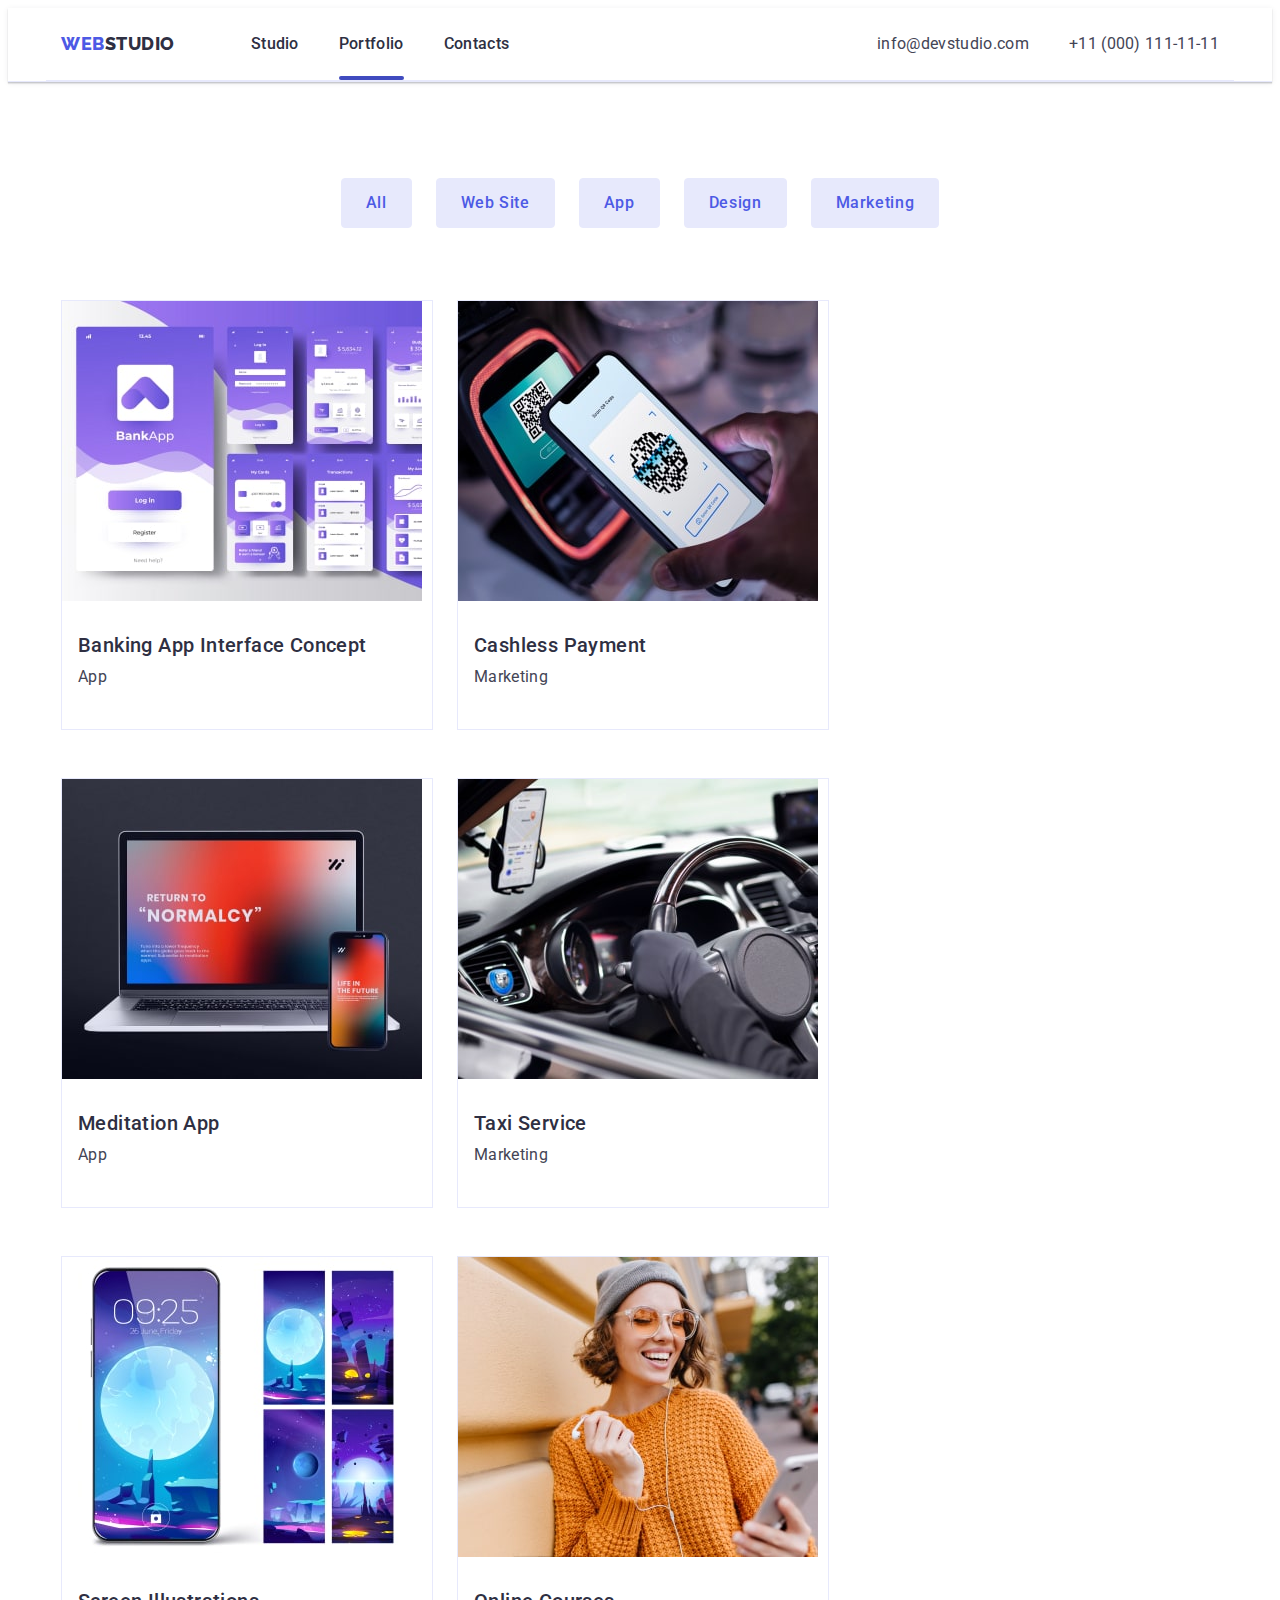
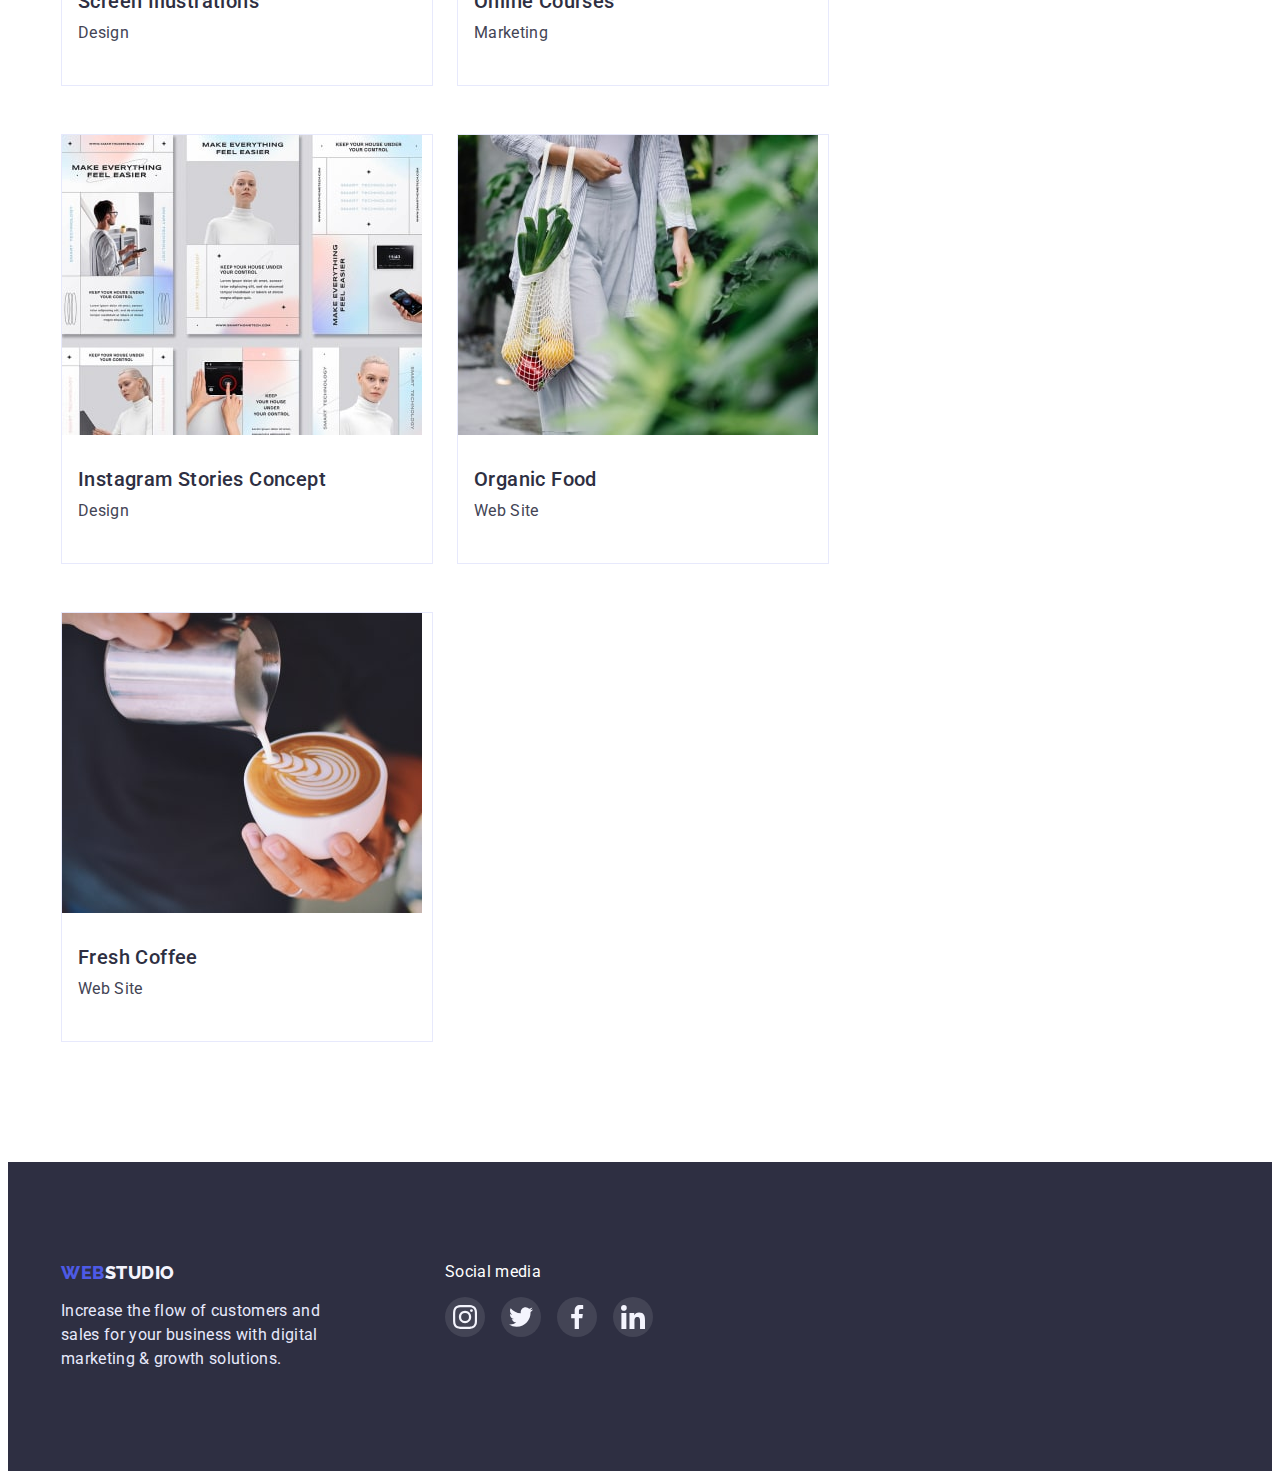
==== portfolio.html @ d6e35cd9 "Initial commit" ====
<!DOCTYPE html>
<html lang="en">
  <head>
    <meta charset="UTF-8" />
    <meta http-equiv="X-UA-Compatible" content="IE=edge" />
    <meta name="viewport" content="width=device-width, initial-scale=1.0" />
    <title>Webstudio</title>
    <link rel="preconnect" href="https://fonts.googleapis.com" />
    <link rel="preconnect" href="https://fonts.gstatic.com" crossorigin />
    <link
      href="https://fonts.googleapis.com/css2?family=Raleway:wght@800&family=Roboto:wght@400;500;700;900&display=swap"
      rel="stylesheet"
    />
    <link
      rel="stylesheet"
      href="https://cdnjs.cloudflare.com/ajax/libs/modern-normalize/1.1.0/modern-normalize.min.css"
      integrity="sha512-wpPYUAdjBVSE4KJnH1VR1HeZfpl1ub8YT/NKx4PuQ5NmX2tKuGu6U/JRp5y+Y8XG2tV+wKQpNHVUX03MfMFn9Q=="
      crossorigin="anonymous"
      referrerpolicy="no-referrer"
    />
    <link rel="stylesheet" href="./css/styles.css" />
  </head>

  <body>
    <header class="header">
      <div class="container header-container">
        <nav class="header-nav">
          <a class="header-logo link" href="./index.html"
            >Web<span class="accent">Studio</span></a
          >
          <ul class="header-list list">
            <li class="header-item">
              <a class="link" href="./index.html">Studio</a>
            </li>

            <li class="header-item">
              <a class="link current" href="">Portfolio</a>
            </li>

            <li class="header-item">
              <a class="link" href="">Contacts</a>
            </li>
          </ul>
        </nav>

        <address class="address">
          <ul class="address-list list">
            <li class="address-item">
              <a class="address-text link" href="mailto:info@devstudio.com"
                >info@devstudio.com</a
              >
            </li>

            <li>
              <a class="address-text link" href="tel:+110001111111"
                >+11 (000) 111-11-11</a
              >
            </li>
          </ul>
        </address>
      </div>
    </header>

    <main>
      <section class="portfolio">
        <div class="container pictures-container">
          <h1 class="portfolio-title">Portfolio</h1>
          <ul class="button button-list">
            <li><button class="btn" type="button">All</button></li>
            <li><button class="btn" type="button">Web Site</button></li>
            <li><button class="btn" type="button">App</button></li>
            <li><button class="btn" type="button">Design</button></li>
            <li><button class="btn" type="button">Marketing</button></li>
          </ul>

          <ul class="pictures list">
            <li class="pictures-list" tabindex="0">
              <a class="link" href="">
                <div class="pictures-overley">
                  <img
                    src="./images/img-card-min.jpg"
                    alt="photo card"
                    width="360"
                    height="300"
                  />
                  <p class="pictures-overley-text">
                    14 Stylish and User-Friendly App Design Concepts · Task
                    Manager App · Calorie Tracker App · Exotic Fruit Ecommerce
                    App · Cloud Storage App
                  </p>
                </div>
                <div class="pictures-conteint">
                  <h2 class="pictures-item">Banking App Interface Concept</h2>
                  <p class="pictures-text">App</p>
                </div>
              </a>
            </li>
            <li class="pictures-list" tabindex="0">
              <a class="link" href="">
                <div class="pictures-overley">
                  <img
                    src="./images/img-mobil-min.jpg"
                    alt="photo mobil"
                    width="360"
                    height="300"
                  />
                  <p class="pictures-overley-text">
                    14 Stylish and User-Friendly App Design Concepts · Task
                    Manager App · Calorie Tracker App · Exotic Fruit Ecommerce
                    App · Cloud Storage App
                  </p>
                </div>
                <div class="pictures-conteint">
                  <h2 class="pictures-item">Cashless Payment</h2>
                  <p class="pictures-text">Marketing</p>
                </div></a
              >
            </li>
            <li class="pictures-list" tabindex="0">
              <a class="link" href="">
                <div class="pictures-overley">
                  <img
                    src="./images/img-laptop-min.jpg"
                    alt="photo laptop"
                    width="360"
                    height="300"
                  />
                  <p class="pictures-overley-text">
                    14 Stylish and User-Friendly App Design Concepts · Task
                    Manager App · Calorie Tracker App · Exotic Fruit Ecommerce
                    App · Cloud Storage App
                  </p>
                </div>
                <div class="pictures-conteint">
                  <h2 class="pictures-item">Meditation App</h2>
                  <p class="pictures-text">App</p>
                </div></a
              >
            </li>
            <li class="pictures-list" tabindex="0">
              <a class="link" href="">
                <div class="pictures-overley">
                  <img
                    src="./images/img-avto-min.jpg"
                    alt="photo avto"
                    width="360"
                    height="300"
                  />
                  <p class="pictures-overley-text">
                    14 Stylish and User-Friendly App Design Concepts · Task
                    Manager App · Calorie Tracker App · Exotic Fruit Ecommerce
                    App · Cloud Storage App
                  </p>
                </div>
                <div class="pictures-conteint">
                  <h2 class="pictures-item">Taxi Service</h2>
                  <p class="pictures-text">Marketing</p>
                </div></a
              >
            </li>
            <li class="pictures-list" tabindex="0">
              <a class="link" href="">
                <div class="pictures-overley">
                  <img
                    src="./images/img-phone-min.jpg"
                    alt="photo phone"
                    width="360"
                    height="300"
                  />
                  <p class="pictures-overley-text">
                    14 Stylish and User-Friendly App Design Concepts · Task
                    Manager App · Calorie Tracker App · Exotic Fruit Ecommerce
                    App · Cloud Storage App
                  </p>
                </div>
                <div class="pictures-conteint">
                  <h2 class="pictures-item">Screen Illustrations</h2>
                  <p class="pictures-text">Design</p>
                </div></a
              >
            </li>
            <li class="pictures-list" tabindex="0">
              <a class="link" href="">
                <div class="pictures-overley">
                  <img
                    src="./images/img-girl-min.jpg"
                    alt="photo girl"
                    width="360"
                    height="300"
                  />
                  <p class="pictures-overley-text">
                    14 Stylish and User-Friendly App Design Concepts · Task
                    Manager App · Calorie Tracker App · Exotic Fruit Ecommerce
                    App · Cloud Storage App
                  </p>
                </div>
                <div class="pictures-conteint">
                  <h2 class="pictures-item">Online Courses</h2>
                  <p class="pictures-text">Marketing</p>
                </div></a
              >
            </li>
            <li class="pictures-list" tabindex="0">
              <a class="link" href="">
                <div class="pictures-overley">
                  <img
                    src="./images/img-make-min.jpg"
                    alt="photo make up"
                    width="360"
                    height="300"
                  />
                  <p class="pictures-overley-text">
                    14 Stylish and User-Friendly App Design Concepts · Task
                    Manager App · Calorie Tracker App · Exotic Fruit Ecommerce
                    App · Cloud Storage App
                  </p>
                </div>
                <div class="pictures-conteint">
                  <h2 class="pictures-item">Instagram Stories Concept</h2>
                  <p class="pictures-text">Design</p>
                </div></a
              >
            </li>
            <li class="pictures-list" tabindex="0">
              <a class="link" href="">
                <div class="pictures-overley">
                  <img
                    src="./images/img-fructs-min.jpg"
                    alt="photo fructs"
                    width="360"
                    height="300"
                  />
                  <p class="pictures-overley-text">
                    14 Stylish and User-Friendly App Design Concepts · Task
                    Manager App · Calorie Tracker App · Exotic Fruit Ecommerce
                    App · Cloud Storage App
                  </p>
                </div>
                <div class="pictures-conteint">
                  <h2 class="pictures-item">Organic Food</h2>
                  <p class="pictures-text">Web Site</p>
                </div></a
              >
            </li>
            <li class="pictures-list" tabindex="0">
              <a class="link" href="">
                <div class="pictures-overley">
                  <img
                    src="./images/img-coffee-min.jpg"
                    alt="photo coffee"
                    width="360"
                    height="300"
                  />
                  <p class="pictures-overley-text">
                    14 Stylish and User-Friendly App Design Concepts · Task
                    Manager App · Calorie Tracker App · Exotic Fruit Ecommerce
                    App · Cloud Storage App
                  </p>
                </div>
                <div class="pictures-conteint">
                  <h2 class="pictures-item">Fresh Coffee</h2>
                  <p class="pictures-text">Web Site</p>
                </div></a
              >
            </li>
          </ul>
        </div>
      </section>
    </main>

    <footer class="footer">
      <div class="container footer-container">
        <div class="container-logo">
          <a class="footer-logo link" href="./index.html"
            >Web<span class="footer-accent">Studio</span></a
          >
          <p class="footer-text">
            Increase the flow of customers and sales for your business with
            digital marketing & growth solutions.
          </p>
        </div>

        <div class="footer-soc">
          <p class="footer-soc-text">Social media</p>
          <ul class="footer-soc-list list">
            <li class="footer-soc-item">
              <a href="" class="footer-soc-link link"
                ><svg width="24" height="24" class="footer-soc-icon">
                  <use href="./images/icons.svg#icon-instagram"></use></svg
              ></a>
            </li>
            <li class="footer-soc-item">
              <a href="" class="footer-soc-link link"
                ><svg width="24" height="24" class="footer-soc-icon">
                  <use href="./images/icons.svg#icon-twitter"></use></svg
              ></a>
            </li>
            <li class="footer-soc-item">
              <a href="" class="footer-soc-link link"
                ><svg width="24" height="24" class="footer-soc-icon">
                  <use href="./images/icons.svg#icon-facebook"></use></svg
              ></a>
            </li>
            <li class="footer-soc-item">
              <a href="" class="footer-soc-link link"
                ><svg width="24" height="24" class="footer-soc-icon">
                  <use href="./images/icons.svg#icon-linkedin"></use></svg
              ></a>
            </li>
          </ul>
        </div>
      </div>
    </footer>
  </body>
</html>
---- css/styles.css ----
:root {
  --primery-text-color: #2e2f42;
  --title-text-color: #434455;
  --accent-color: #4d5ae5;
  --header-color: #ffffff;
  --hover-color: #404bbf;
  --button-color: #e7e9fc;
  --icon-fill: #8e8f99;
  --cubic: cubic-bezier(0.4, 0, 0.2, 1);
}

body {
  font-family: 'Roboto', sans-serif;
  font-style: normal;
  letter-spacing: 0.02em;
  background-color: #ffffff;
  color: var(--title-text-color);
}

ul,
.list {
  list-style: none;
  margin: 0;
  padding: 0;
}

h1,
h2,
h3,
h4,
h5,
h6,
p {
  margin: 0;
}

img {
  display: block;
  max-width: 100%;
  margin: 0;
}

.link {
  text-decoration: none;
}

.container {
  width: 1158px;
  padding-left: 15px;
  padding-right: 15px;
  margin: 0 auto;
  /*outline: 2px solid red;*/
}

/*---------- HEADER ---------- */
.header {
  border-bottom: 1px solid var(--button-color);
  box-shadow: 0px 2px 1px rgba(46, 47, 66, 0.08),
    0px 1px 1px rgba(46, 47, 66, 0.16), 0px 1px 6px rgba(46, 47, 66, 0.08);
}

.header-container {
  display: flex;
  align-items: center;
  border-bottom: 1px solid #e7e9fc;
}

.header-item {
  position: relative;
}

.current::after {
  content: '';
  position: absolute;
  width: 100%;
  height: 4px;
  left: 0px;
  bottom: 0px;

  display: flex;
  background: var(--hover-color);
  border-radius: 2px;
}

.header-nav {
  display: flex;
}

.header-logo {
  font-family: 'Raleway', sans-serif;
  font-size: 18px;
  font-weight: 800;
  line-height: 1.17;
  display: flex;
  align-items: center;
  letter-spacing: 0.03em;
  text-transform: uppercase;
  color: var(--accent-color);
  margin-right: 76px;
}

.accent {
  color: var(--primery-text-color);
}

.header-list,
.address-list {
  display: flex;
  gap: 40px;
}

.header-list .link {
  display: block;
  padding-top: 24px;
  padding-bottom: 24px;
}

.link.current {
  color: var(--accent-color);
  transition-property: color;
  transition-duration: 250ms;
  transition-timing-function: var(--cubic);
}

.header-item > .link {
  font-weight: 500;
  font-size: 16px;
  line-height: 1.5;
  color: var(--primery-text-color);
}

.address {
  font-style: normal;
  margin-left: auto;
}

.address-text {
  font-size: 16px;
  line-height: 1.5;
  color: var(--title-text-color);
}

.link:hover,
.link:focus {
  color: var(--hover-color);
}

/*---------- HERO ---------- */

.hero {
  left: 0px;
  top: 72px;
  text-align: center;
  padding-top: 188px;
  padding-bottom: 188px;
  background-color: var(--primery-text-color);
  background-image: linear-gradient(
      rgba(46, 47, 66, 0.7),
      rgba(46, 47, 66, 0.7)
    ),
    url(../images/hero-bg.jpg);
  background-repeat: no-repeat;
  background-position: center;
  max-width: 1440px;
  margin-right: auto;
  margin-left: auto;
}

.hero-title {
  font-size: 56px;
  line-height: 1.07;
  letter-spacing: 0.02em;
  max-width: 496px;
  margin-left: auto;
  margin-right: auto;
  margin-bottom: 48px;
  color: var(--header-color);
}

/*---------- Button ---------- */

.btn {
  font-family: 'Roboto', sans-serif;
  font-weight: 500;
  font-size: 16px;
  line-height: 1.5;
  letter-spacing: 0.04em;

  display: flex;
  align-items: center;
  padding: 12px 24px;
  background-color: var(--button-color);
  color: var(--accent-color);

  border: 1px solid var(--button-color);
  border-radius: 4px;
  cursor: pointer;

  transition-property: background-color, color, box-shadow;
  transition-duration: 250ms;
  transition-timing-function: var(--cubic);
}

.btn:hover,
.btn:focus {
  background-color: var(--hover-color);
  color: var(--header-color);
  box-shadow: 0px 3px 1px rgba(0, 0, 0, 0.1), 0px 2px 1px rgba(0, 0, 0, 0.08),
    0px 2px 2px rgba(0, 0, 0, 0.12);
}

.hero-btn {
  font-weight: 500;
  font-size: 16px;
  line-height: 1.5;
  align-items: center;
  letter-spacing: 0.04em;

  width: 169px;
  height: 56px;
  border-radius: 4px;
  border-color: transparent;
  margin-right: auto;
  margin-left: auto;

  background-color: var(--accent-color);
  color: var(--header-color);

  transition-property: background-color;
  transition-duration: 250ms;
  transition-timing-function: var(--cubic);
}

.hero-btn:hover,
.hero-btn:focus {
  background-color: var(--hover-color);
}

/*---------- Advantages ---------- */

.studio {
  padding-top: 120px;
  padding-bottom: 120px;
}

.studio-title {
  display: none;
}

.studio-icon-list {
  display: flex;
  gap: 24px;
}
.studio-icon-item {
  width: 264px;
  height: 112px;
  background: #f4f4fd;
  border-radius: 4px;
  margin-bottom: 8px;
}
.studio-icon-link {
  width: 100%;
  height: 100%;
  display: flex;
  align-items: center;
  justify-content: center;
}

.studio-item {
  width: calc((100% - 72px) / 4);
}

.studio-list,
.work-list {
  display: flex;
  gap: 24px;
}

.studio-text,
.pictures-item {
  font-weight: 500;
  font-size: 20px;
  line-height: 1.2;
  letter-spacing: 0.02em;
  margin-bottom: 8px;
  color: var(--primery-text-color);
}

.studio-link,
.pictures-text {
  font-size: 16px;
  line-height: 1.5;
  letter-spacing: 0.02em;
  margin: 0;
  color: var(--title-text-color);
  margin-bottom: 8px;
}

/*---------- What are we doing ---------- */

.work {
  padding-bottom: 120px;
}

.section-title {
  font-size: 36px;
  line-height: 1.11;
  text-align: center;
  text-transform: capitalize;
  letter-spacing: 0.02em;
  color: var(--primery-text-color);
  margin-bottom: 72px;
}

/*---------- Team ---------- */

.team {
  left: 0px;
  top: 1548px;
  background: #f4f4fd;
  padding-top: 120px;
  padding-bottom: 120px;
}

.team-list {
  display: flex;
  gap: 24px;
}
.team-item {
  width: calc((100% - 72px) / 4);
  box-shadow: 0px 1px 6px rgba(46, 47, 66, 0.08),
    0px 1px 1px rgba(46, 47, 66, 0.16), 0px 2px 1px rgba(46, 47, 66, 0.08);
  border-radius: 0px 0px 4px 4px;
}

.team-content {
  background-color: #ffffff;
  padding: 32px 16px;
  margin-right: auto;
  margin-left: auto;
  text-align: center;
}

.team-soc-list {
  display: flex;
  justify-content: center;
  gap: 24px;
}

.team-soc-item {
  width: 40px;
  height: 40px;
}
.team-soc-link {
  width: 100%;
  height: 100%;
  border-radius: 50%;
  background-color: var(--accent-color);
  display: flex;
  align-items: center;
  justify-content: center;
  transition-property: background-color;
  transition-duration: 250ms;
  transition-timing-function: var(--cubic);
}
.team-soc-link:hover,
.team-soc-link:focus {
  background-color: var(--hover-color);
}

/*---------- Portfolio ---------- */

.portfolio {
  padding-top: 96px;
  padding-bottom: 120px;
}

.portfolio-title {
  display: none;
}

.pictures .link {
  color: var(--title-text-color);
}

.button-list {
  display: flex;
  gap: 24px;
  margin-bottom: 72px;
  justify-content: center;
}

.pictures {
  display: flex;
  flex-wrap: wrap;
  gap: 48px 24px;
}

.pictures-list {
  display: inline-flex;
  width: calc((100% - 48px) / 3);
  border: 1px solid var(--button-color);
  transition-property: box-shadow;
  transition-duration: 250ms;
  transition-timing-function: var(--cubic);
}

.pictures-overley {
  content: '';
  position: relative;
  overflow: hidden;
}

.pictures-overley-text {
  position: absolute;
  top: 0;
  font-size: 16px;
  line-height: 1.5;
  letter-spacing: 0.02em;
  height: 100%;
  padding-top: 40px;
  padding-left: 32px;
  padding-right: 32px;
  color: #f4f4fd;
  background-color: var(--accent-color);
  transform: translateY(100%);
  transition: transform 250ms var(--cubic);
}

.pictures-list:hover .pictures-overley-text,
.pictures-list:focus .pictures-overley-text {
  transform: translateY(0px);
}

.pictures-list:hover,
.pictures-list:focus {
  box-shadow: 0px 1px 6px rgba(46, 47, 66, 0.08),
    0px 1px 1px rgba(46, 47, 66, 0.16), 0px 2px 1px rgba(46, 47, 66, 0.08);
}

.pictures-item {
  margin-bottom: 8px;
}

.pictures-conteint {
  padding: 32px 16px;
}

/*----------- CUSTOMERS ------------*/

.customers-container {
  padding-top: 120px;
  padding-bottom: 120px;
}
.section-title {
  margin-bottom: 72px;
}
.customers-list {
  display: flex;
  gap: 24px;
  align-items: center;
  justify-content: center;
}

.customers-item {
  width: 168px;
  height: 88px;
  cursor: pointer;
}

.customers-icon {
  fill: var(--icon-fill);
}

.customers-link {
  width: 100%;
  height: 100%;
  display: flex;

  border: 1px solid #8e8f99;
  border-radius: 4px;
  padding: 16px 32px;

  transition-property: border-color, fill;
  transition-duration: 250ms;
  transition-timing-function: var(--cubic);
}

.customers-link:hover,
.customers-link:focus {
  border-color: var(--hover-color);
}

.customers-link:hover .customers-icon,
.customers-link:focus .customers-icon {
  fill: var(--hover-color);
}

/*----------- FOOTER ------------*/
.footer {
  padding-top: 100px;
  padding-bottom: 100px;
  background-color: var(--primery-text-color);
}

.footer-container {
  display: flex;
  gap: 120px;
}
.footer-text {
  width: 264px;
  font-size: 16px;
  line-height: 1.5;
  color: var(--button-color);
}

.footer-logo {
  font-family: 'Raleway', sans-serif;
  font-size: 18px;
  font-weight: 800;
  line-height: 1.17;

  display: flex;
  align-items: center;
  letter-spacing: 0.03em;
  text-transform: uppercase;
  margin-bottom: 16px;
  color: var(--accent-color);
}

.footer-accent {
  color: #f4f4fd;
}

.footer-soc {
  color: #ffffff;
}

.footer-soc-text {
  margin-bottom: 16px;
}

.footer-soc-list {
  display: flex;
  justify-content: center;
  gap: 16px;
}

.footer-soc-item {
  width: 40px;
  height: 40px;
}

.footer-soc-link {
  width: 100%;
  height: 100%;
  border-radius: 50%;
  background-color: var(--title-text-color);
  display: flex;
  align-items: center;
  justify-content: center;

  transition-property: background-color;
  transition-duration: 250ms;
  transition-timing-function: var(--cubic);
}

.footer-soc-link:hover,
.footer-soc-link:focus {
  background-color: #31d0aa;
}

/*-------MODAL-------*/

.backdrop {
  position: fixed;
  top: 0;
  width: 100%;
  height: 100%;
  background-color: #00000085;
  transition: opacity 250ms var(--cubic), visibility 250ms var(--cubic);
}

.modal {
  width: 408px;
  min-height: 578px;
  background: #ffffff;
  border-radius: 4px;
  position: absolute;
  top: 88px;
  left: 50%;
  transform: translateX(-50%) scaleY(1);
  transition: transform 250ms linear;
  padding: 24px;
}

.backdrop.is-hidden .modal {
  transform: translateX(-50%) scaleY(0);
}

.modal-close {
  width: 24px;
  height: 24px;
  padding-bottom: 8px;
  border-radius: 12px;
  border: 1px solid rgba(0, 0, 0, 0.1);
  display: block;
  margin-left: auto;
}

.is-hidden {
  opacity: 0;
  visibility: hidden;
  pointer-events: none;
}
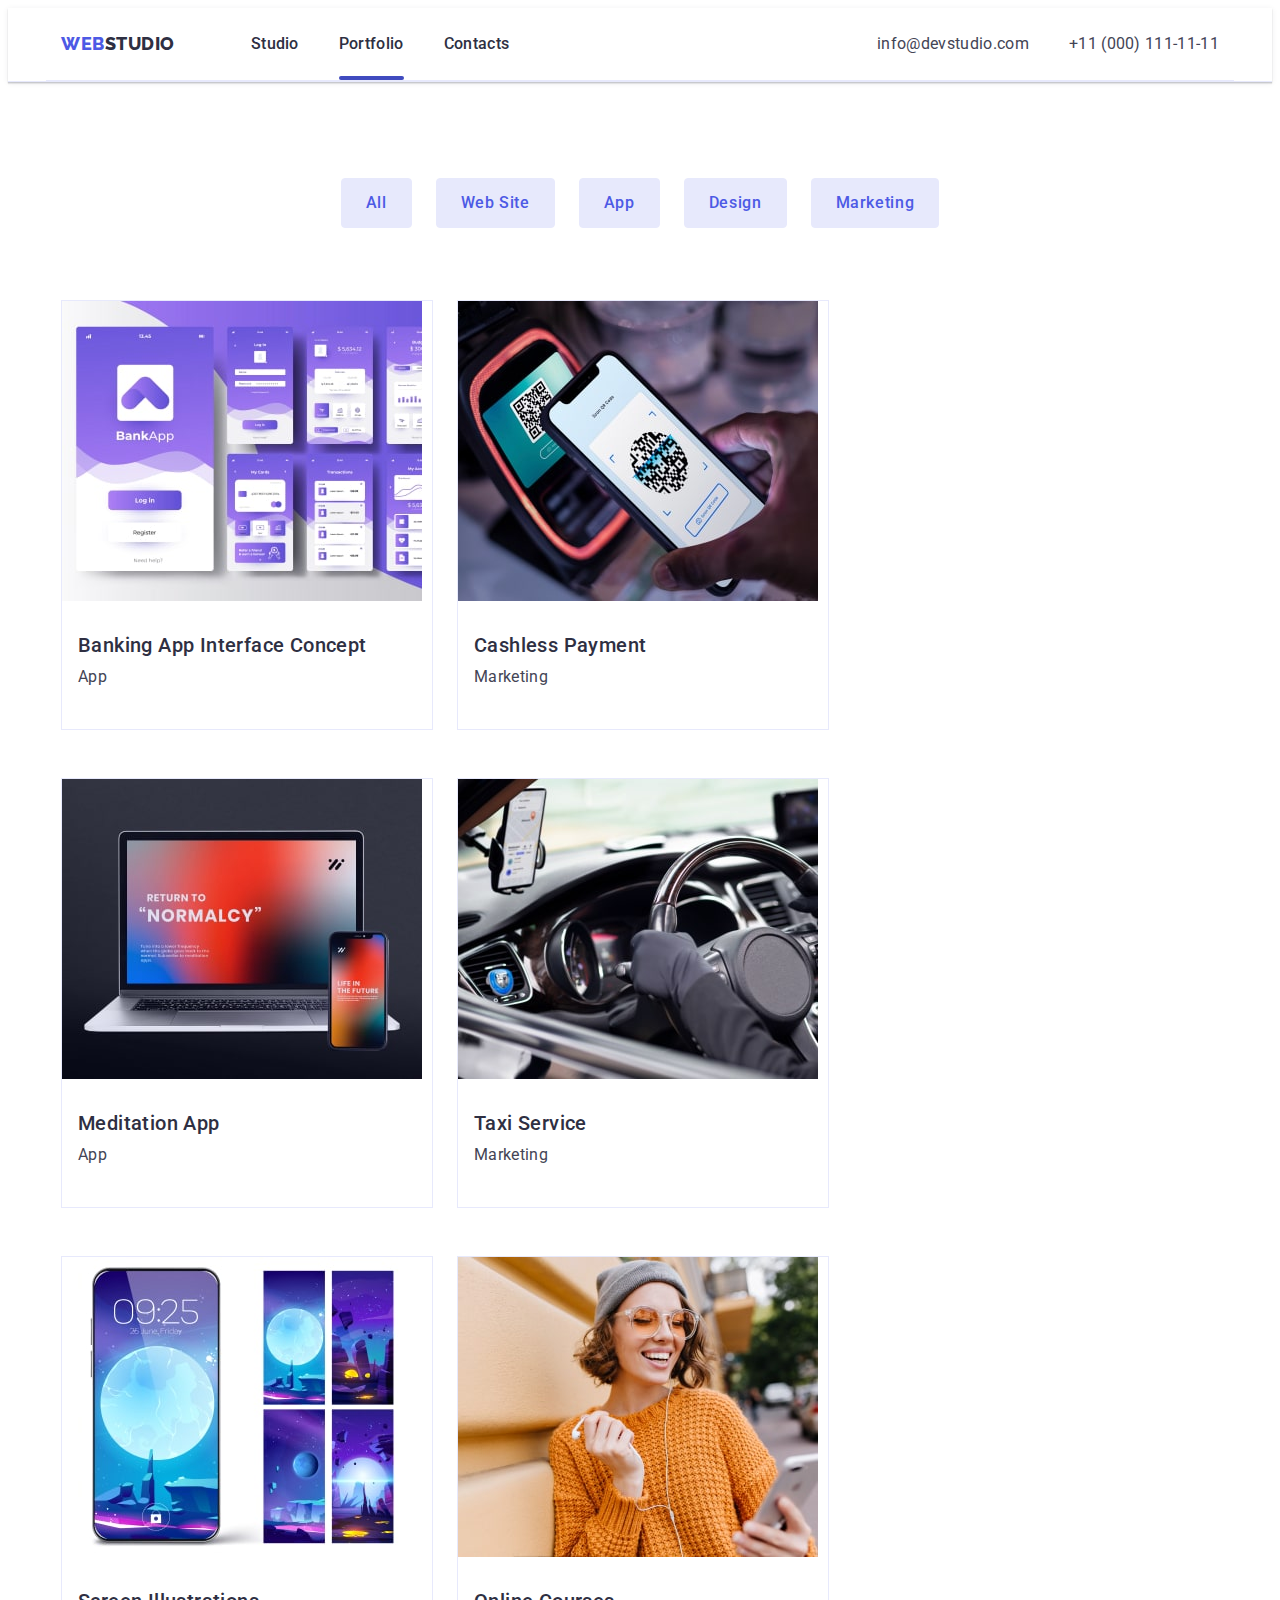
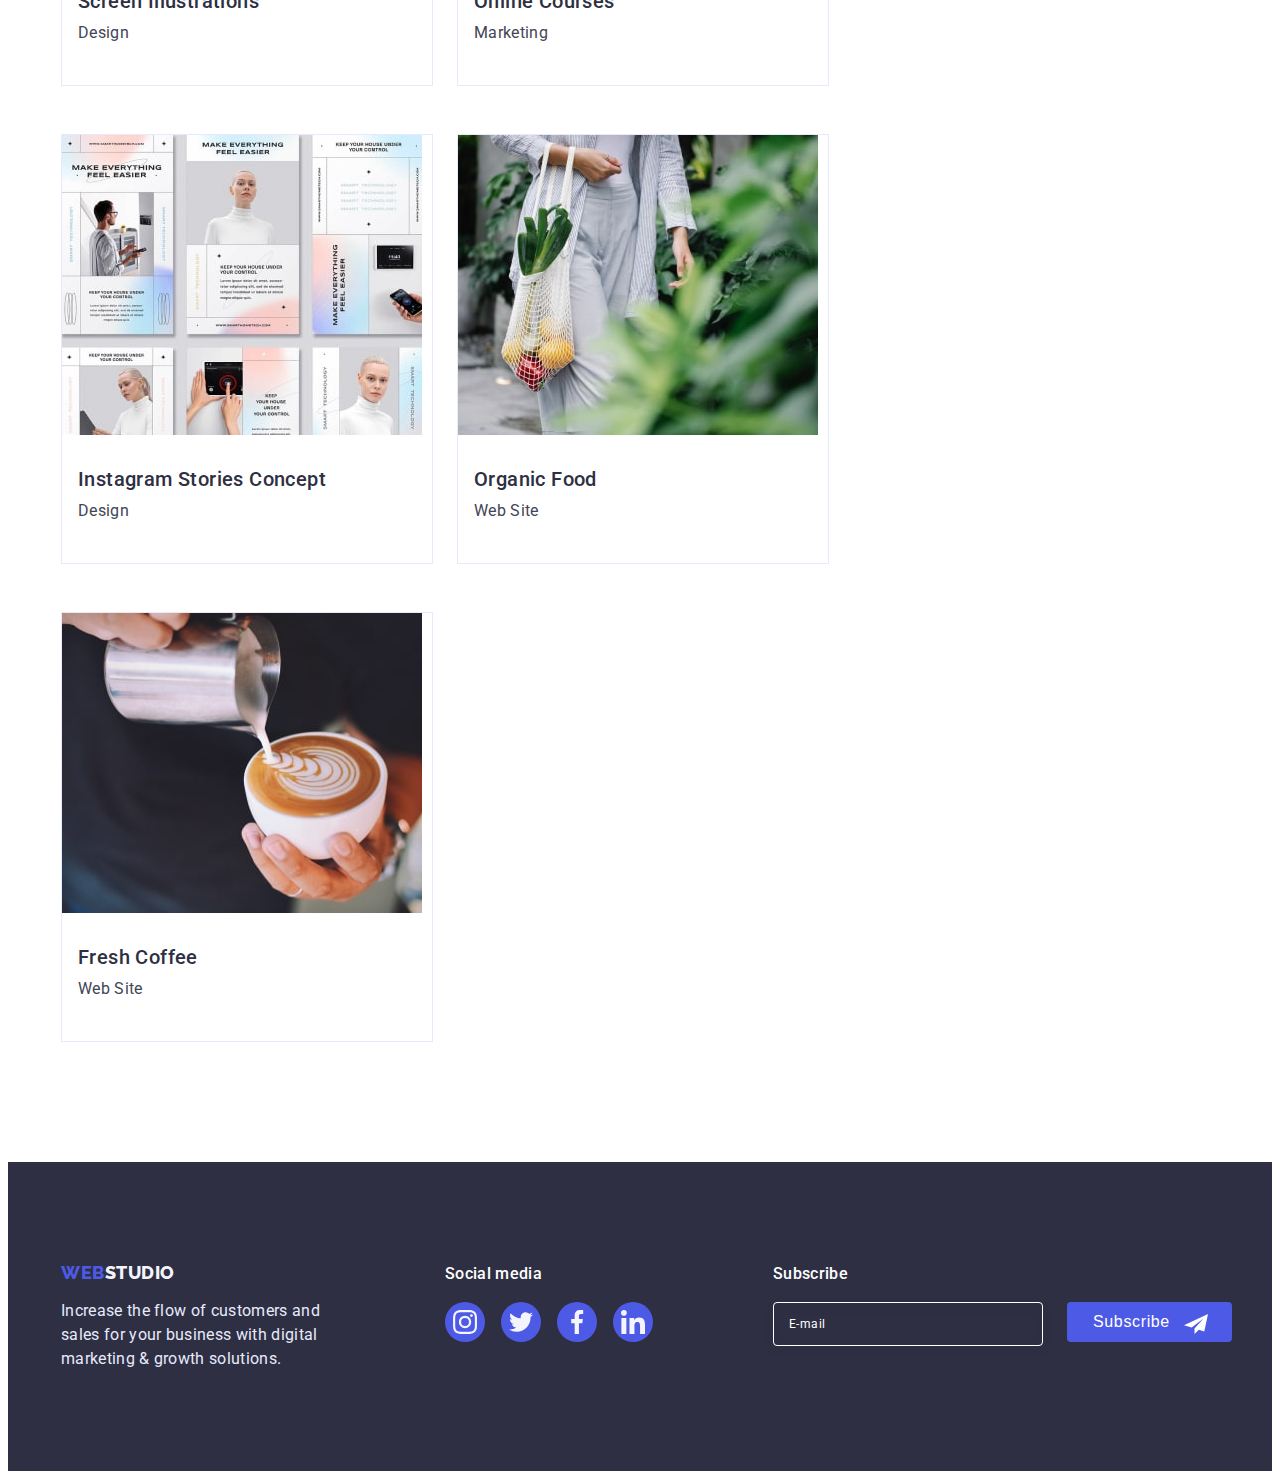
==== commit ce680ed1: "hw-6" ====
--- a/portfolio.html
+++ b/portfolio.html
@@ -309,6 +309,26 @@
             </li>
           </ul>
         </div>
+
+        <div class="footer-subscribe">
+          <p class="footer-subscribe-text">Subscribe</p>
+          <form class="online-form">
+              <div class="online-field">
+                <input
+                  class="online-input online-item"
+                  id="online-email"
+                  name="online-email"
+                  type="email"
+                  required
+                  placeholder=" "
+                />
+                <label class="online-label" for="online-email">E-mail</label>
+              </div>
+               <button type="submit" class="hero-btn online-btn">Subscribe</button>
+               <svg width="24" height="24" class="footer-icon-plane">
+                  <use href="./images/icons.svg#icon-plane"></use></svg
+              >
+          </form>
       </div>
     </footer>
   </body>
--- a/css/styles.css
+++ b/css/styles.css
@@ -38,6 +38,20 @@
   display: block;
   max-width: 100%;
   margin: 0;
+}
+
+.visually-hidden {
+  position: absolute;
+  width: 1px;
+  height: 1px;
+  margin: -1px;
+  border: 0;
+  padding: 0;
+
+  white-space: nowrap;
+  clip-path: inset(100%);
+  clip: rect(0 0 0 0);
+  overflow: hidden;
 }
 
 .link {
@@ -231,6 +245,16 @@
   transition-timing-function: var(--cubic);
 }
 
+.online-btn {
+  position: relative;
+  display: flex;
+  width: 165px;
+  height: 40px;
+  border-radius: 4px;
+  border-color: transparent;
+  padding: 8px 24px;
+}
+
 .hero-btn:hover,
 .hero-btn:focus {
   background-color: var(--hover-color);
@@ -537,6 +561,11 @@
 }
 
 .footer-soc-text {
+  font-weight: 500;
+  font-size: 16px;
+  line-height: 1.5;
+  letter-spacing: 0.02em;
+  color: #ffffff;
   margin-bottom: 16px;
 }
 
@@ -555,7 +584,7 @@
   width: 100%;
   height: 100%;
   border-radius: 50%;
-  background-color: var(--title-text-color);
+  background-color: var(--accent-color);
   display: flex;
   align-items: center;
   justify-content: center;
@@ -568,6 +597,54 @@
 .footer-soc-link:hover,
 .footer-soc-link:focus {
   background-color: #31d0aa;
+}
+
+.footer-subscribe-text {
+  font-weight: 500;
+  font-size: 16px;
+  line-height: 1.5;
+  letter-spacing: 0.02em;
+  color: #ffffff;
+  margin-bottom: 16px;
+}
+
+.online-field {
+  position: relative;
+}
+
+.online-input {
+  width: 264px;
+  height: 40px;
+  border-radius: 4px;
+  border: 1px solid #ffffff;
+  filter: drop-shadow(0px 4px 4px rgba(0, 0, 0, 0.15));
+  background-color: transparent;
+}
+
+.online-label {
+  font-size: 12px;
+  line-height: 2;
+  display: flex;
+  align-items: center;
+  letter-spacing: 0.04em;
+  color: #ffffff;
+  position: absolute;
+  left: 16px;
+  top: 50%;
+  transform: translateY(-50%);
+}
+
+.online-form {
+  position: relative;
+  display: flex;
+  gap: 24px;
+}
+
+.footer-icon-plane {
+  position: absolute;
+  right: 24px;
+  top: 50%;
+  transform: translateY(-50%);
 }
 
 /*-------MODAL-------*/
@@ -584,7 +661,7 @@
 .modal {
   width: 408px;
   min-height: 578px;
-  background: #ffffff;
+  background: #fcfcfc;
   border-radius: 4px;
   position: absolute;
   top: 88px;
@@ -601,15 +678,139 @@
 .modal-close {
   width: 24px;
   height: 24px;
-  padding-bottom: 8px;
+  padding: 8px;
   border-radius: 12px;
   border: 1px solid rgba(0, 0, 0, 0.1);
-  display: block;
   margin-left: auto;
-}
-
+  margin-bottom: 24px;
+  display: flex;
+  align-items: center;
+  justify-content: center;
+  transition: background-color 250ms var(--cubic);
+}
+
+.close-icon {
+  position: absolute;
+}
+.modal-close:hover {
+  background-color: var(--hover-color);
+}
+
+.modal-close:hover .close-icon {
+  fill: var(--button-color);
+}
 .is-hidden {
   opacity: 0;
   visibility: hidden;
   pointer-events: none;
 }
+
+.modal-title {
+  font-weight: 500;
+  font-size: 16px;
+  line-height: 1.5;
+  margin-bottom: 16px;
+
+  text-align: center;
+  letter-spacing: 0.02em;
+  color: var(--primery-text-color);
+}
+
+.input-wrap {
+  position: relative;
+}
+
+.modal-input {
+  width: 100%;
+  height: 40px;
+  border: 1px solid var(--icon-fill);
+  border-radius: 4px;
+  outline: transparent;
+  padding-left: 38px;
+  background-color: transparent;
+}
+
+.modal-input::placeholder {
+  font-size: 12px;
+}
+
+.modal-input-icon {
+  position: absolute;
+  left: 16px;
+  top: 50%;
+  transform: translateY(-50%);
+}
+
+.modal-input:focus {
+  border-color: var(--accent-color);
+}
+
+.modal-input:focus + .modal-input-icon {
+  fill: var(--accent-color);
+}
+
+.modal-field {
+  margin-bottom: 8px;
+}
+
+.modal-label-text {
+  font-size: 12px;
+  color: #8e8f99;
+  margin-bottom: 4px;
+}
+
+.modal-textarea {
+  width: 100%;
+  height: 120px;
+  border: 1px solid var(--icon-fill);
+  border-radius: 4px;
+  padding: 8px 16px;
+  background-color: transparent;
+  resize: none;
+  font-size: 12px;
+  line-height: 1.17;
+}
+
+.modal-textarea:focus {
+  border-color: var(--accent-color);
+}
+
+.check-text {
+  display: flex;
+  gap: 5px;
+  font-size: 12px;
+  line-height: 1.17;
+  letter-spacing: 0.04em;
+  color: var(--icon-fill);
+}
+
+.check-text-privacy {
+  line-height: 1.33;
+  text-decoration-line: underline;
+  color: var(--accent-color);
+}
+
+.check-text::before {
+  content: '';
+  width: 16px;
+  height: 16px;
+  border-radius: 2px;
+  border: 1px solid var(--icon-fill);
+  display: block;
+  transition: background-color 250ms var(--cubic);
+}
+
+.modal-check:checked + .check-text::before {
+  background-color: var(--hover-color);
+  border: none;
+  background-image: url(../images/check-min.svg);
+  background-repeat: no-repeat;
+  background-position: center;
+}
+
+.modal-btn {
+  position: absolute;
+  left: 50%;
+  bottom: 0;
+  transform: translate(-50%, -50%);
+}
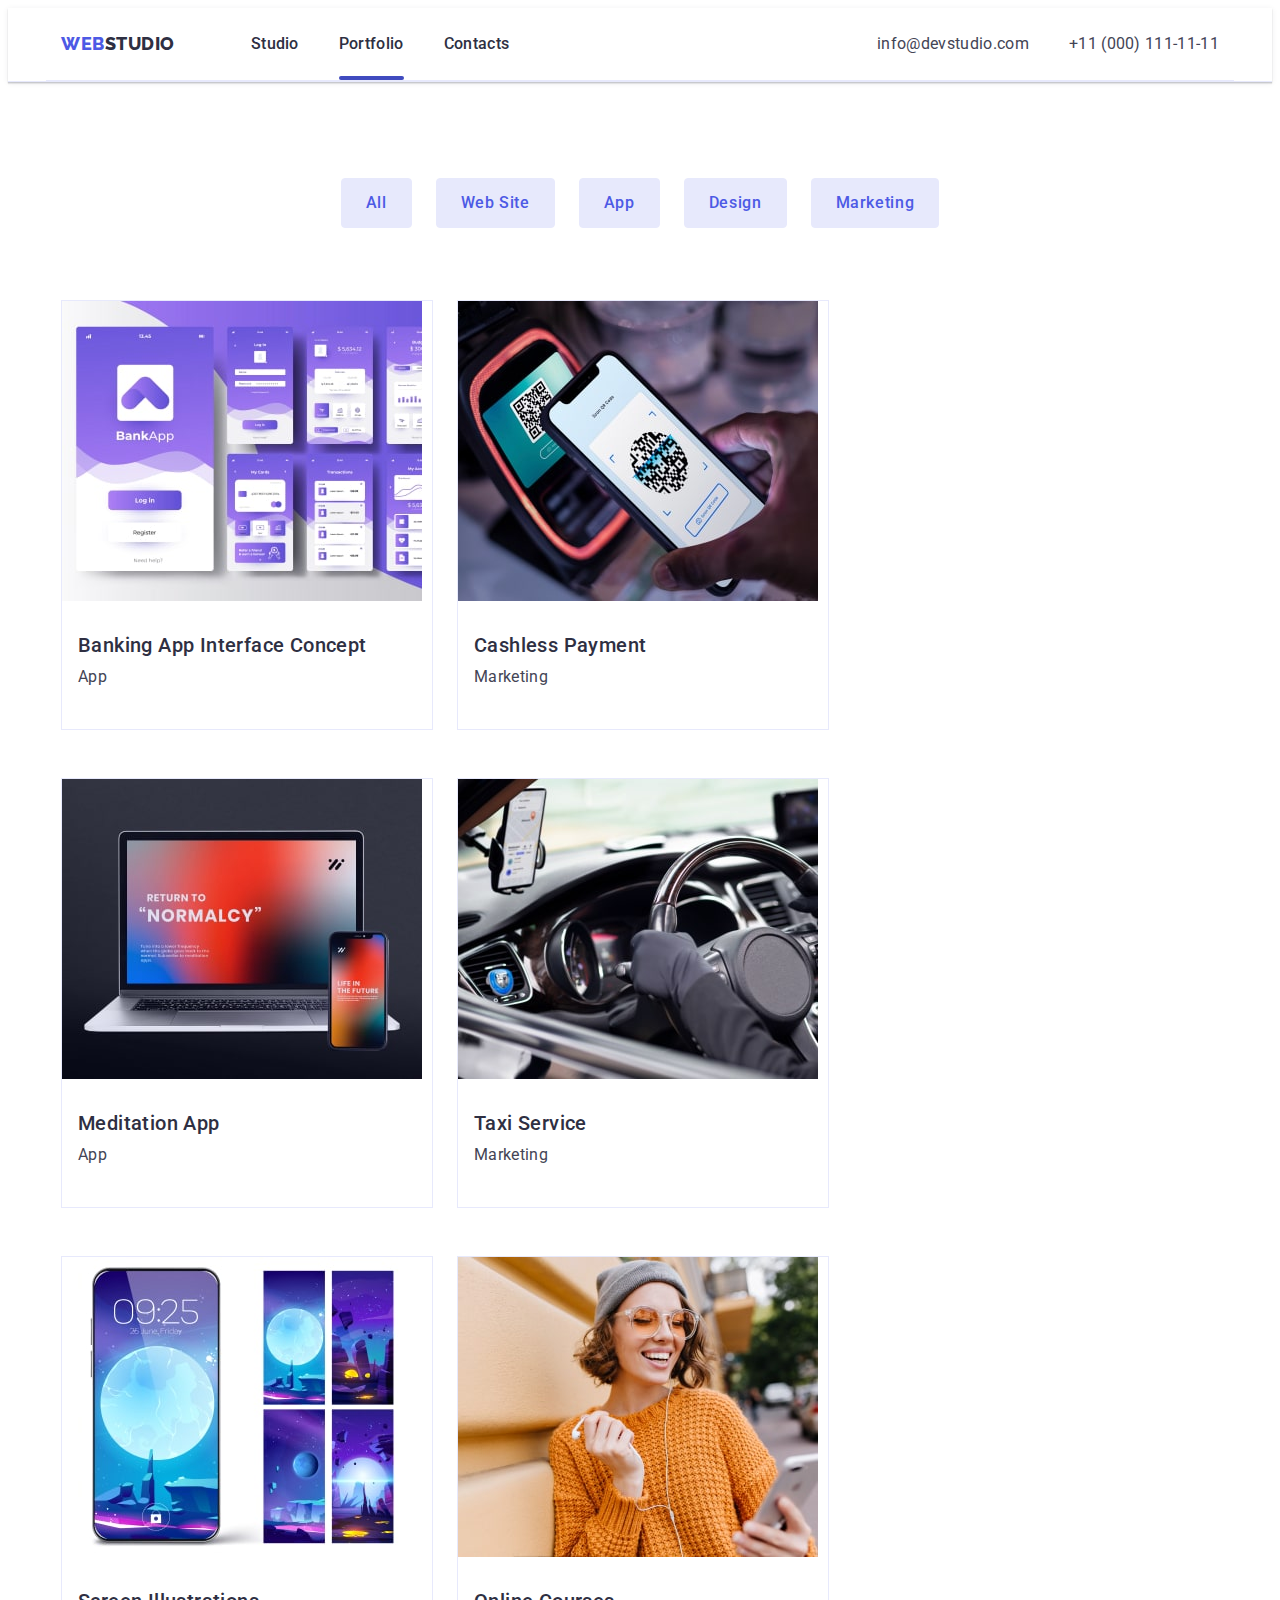
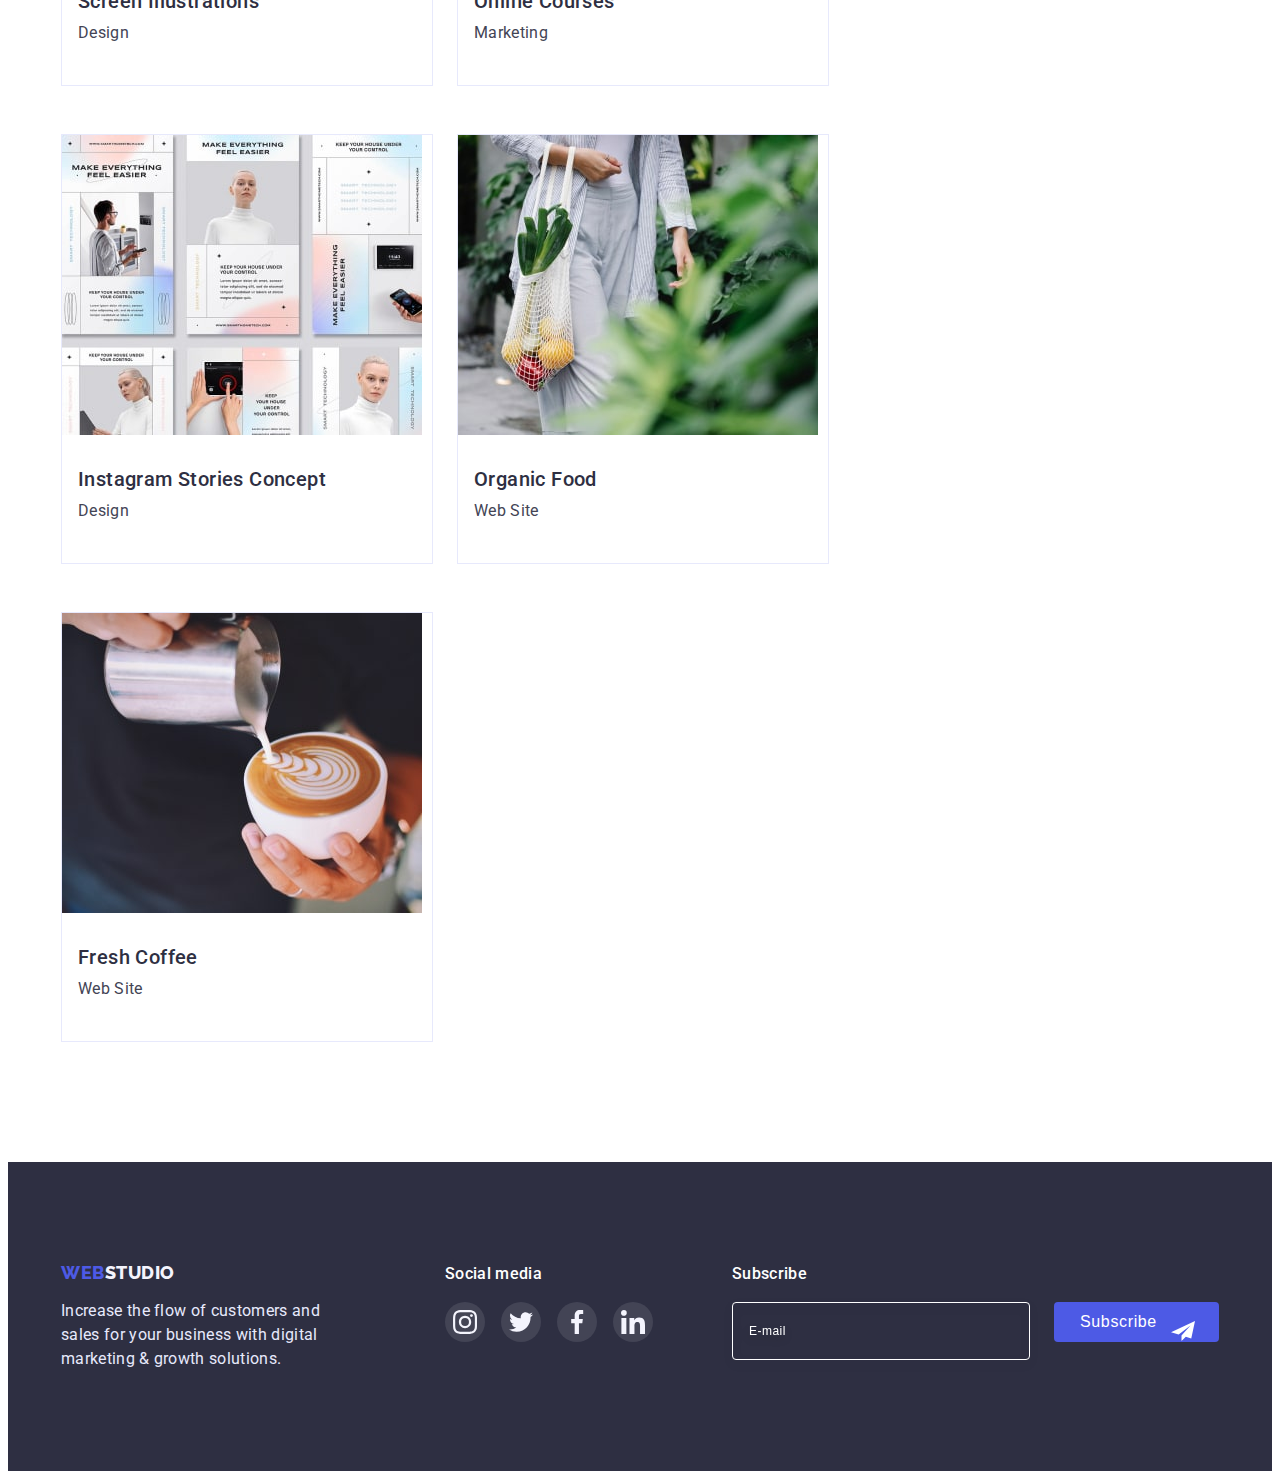
==== commit 8c8dacaf: "hw-6" ====
--- a/portfolio.html
+++ b/portfolio.html
@@ -320,12 +320,11 @@
                   name="online-email"
                   type="email"
                   required
-                  placeholder=" "
+                  placeholder="E-mail"
                 />
-                <label class="online-label" for="online-email">E-mail</label>
-              </div>
-               <button type="submit" class="hero-btn online-btn">Subscribe</button>
-               <svg width="24" height="24" class="footer-icon-plane">
+                </div>
+                <button type="submit" class="hero-btn online-btn">Subscribe</button>
+                <svg width="24" height="24" class="footer-icon-plane">
                   <use href="./images/icons.svg#icon-plane"></use></svg
               >
           </form>
--- a/css/styles.css
+++ b/css/styles.css
@@ -239,10 +239,8 @@
 
   background-color: var(--accent-color);
   color: var(--header-color);
-
-  transition-property: background-color;
-  transition-duration: 250ms;
-  transition-timing-function: var(--cubic);
+  cursor: pointer;
+  transition: background-color 250ms var(--cubic);
 }
 
 .online-btn {
@@ -529,6 +527,7 @@
 
 .footer-container {
   display: flex;
+  position: relative;
   gap: 120px;
 }
 .footer-text {
@@ -584,14 +583,11 @@
   width: 100%;
   height: 100%;
   border-radius: 50%;
-  background-color: var(--accent-color);
+  background-color: var(--title-text-color);
   display: flex;
   align-items: center;
   justify-content: center;
-
-  transition-property: background-color;
-  transition-duration: 250ms;
-  transition-timing-function: var(--cubic);
+  transition: background-color 250ms var(--cubic);
 }
 
 .footer-soc-link:hover,
@@ -599,6 +595,11 @@
   background-color: #31d0aa;
 }
 
+.footer-subscribe {
+  position: absolute;
+  right: 15px;
+}
+
 .footer-subscribe-text {
   font-weight: 500;
   font-size: 16px;
@@ -615,13 +616,16 @@
 .online-input {
   width: 264px;
   height: 40px;
+  padding: 8px 16px;
   border-radius: 4px;
+  color: #ffffff;
   border: 1px solid #ffffff;
   filter: drop-shadow(0px 4px 4px rgba(0, 0, 0, 0.15));
   background-color: transparent;
-}
-
-.online-label {
+  outline: none;
+}
+
+.online-input::placeholder {
   font-size: 12px;
   line-height: 2;
   display: flex;
@@ -632,6 +636,9 @@
   left: 16px;
   top: 50%;
   transform: translateY(-50%);
+}
+.online-label {
+  color: #ffffff;
 }
 
 .online-form {
@@ -664,15 +671,15 @@
   background: #fcfcfc;
   border-radius: 4px;
   position: absolute;
-  top: 88px;
+  top: 50%;
   left: 50%;
-  transform: translateX(-50%) scaleY(1);
-  transition: transform 250ms linear;
+  transform: translate(-50%, -50%) scale(1);
+  transition: transform 250ms var(--cubic);
   padding: 24px;
 }
 
 .backdrop.is-hidden .modal {
-  transform: translateX(-50%) scaleY(0);
+  transform: translate(-50%, -50%) scale(0);
 }
 
 .modal-close {
@@ -687,6 +694,7 @@
   align-items: center;
   justify-content: center;
   transition: background-color 250ms var(--cubic);
+  cursor: pointer;
 }
 
 .close-icon {
@@ -705,6 +713,10 @@
   pointer-events: none;
 }
 
+.no-scroll {
+  overflow: hidden;
+}
+
 .modal-title {
   font-weight: 500;
   font-size: 16px;
@@ -723,7 +735,7 @@
 .modal-input {
   width: 100%;
   height: 40px;
-  border: 1px solid var(--icon-fill);
+  border: 1px solid var(--primery-text-color);
   border-radius: 4px;
   outline: transparent;
   padding-left: 38px;
@@ -755,6 +767,8 @@
 
 .modal-label-text {
   font-size: 12px;
+  line-height: 1.17;
+  letter-spacing: 0.04em;
   color: #8e8f99;
   margin-bottom: 4px;
 }
@@ -762,13 +776,14 @@
 .modal-textarea {
   width: 100%;
   height: 120px;
-  border: 1px solid var(--icon-fill);
+  border: 1px solid var(--primery-text-color);
   border-radius: 4px;
   padding: 8px 16px;
   background-color: transparent;
   resize: none;
   font-size: 12px;
   line-height: 1.17;
+  outline: none;
 }
 
 .modal-textarea:focus {
